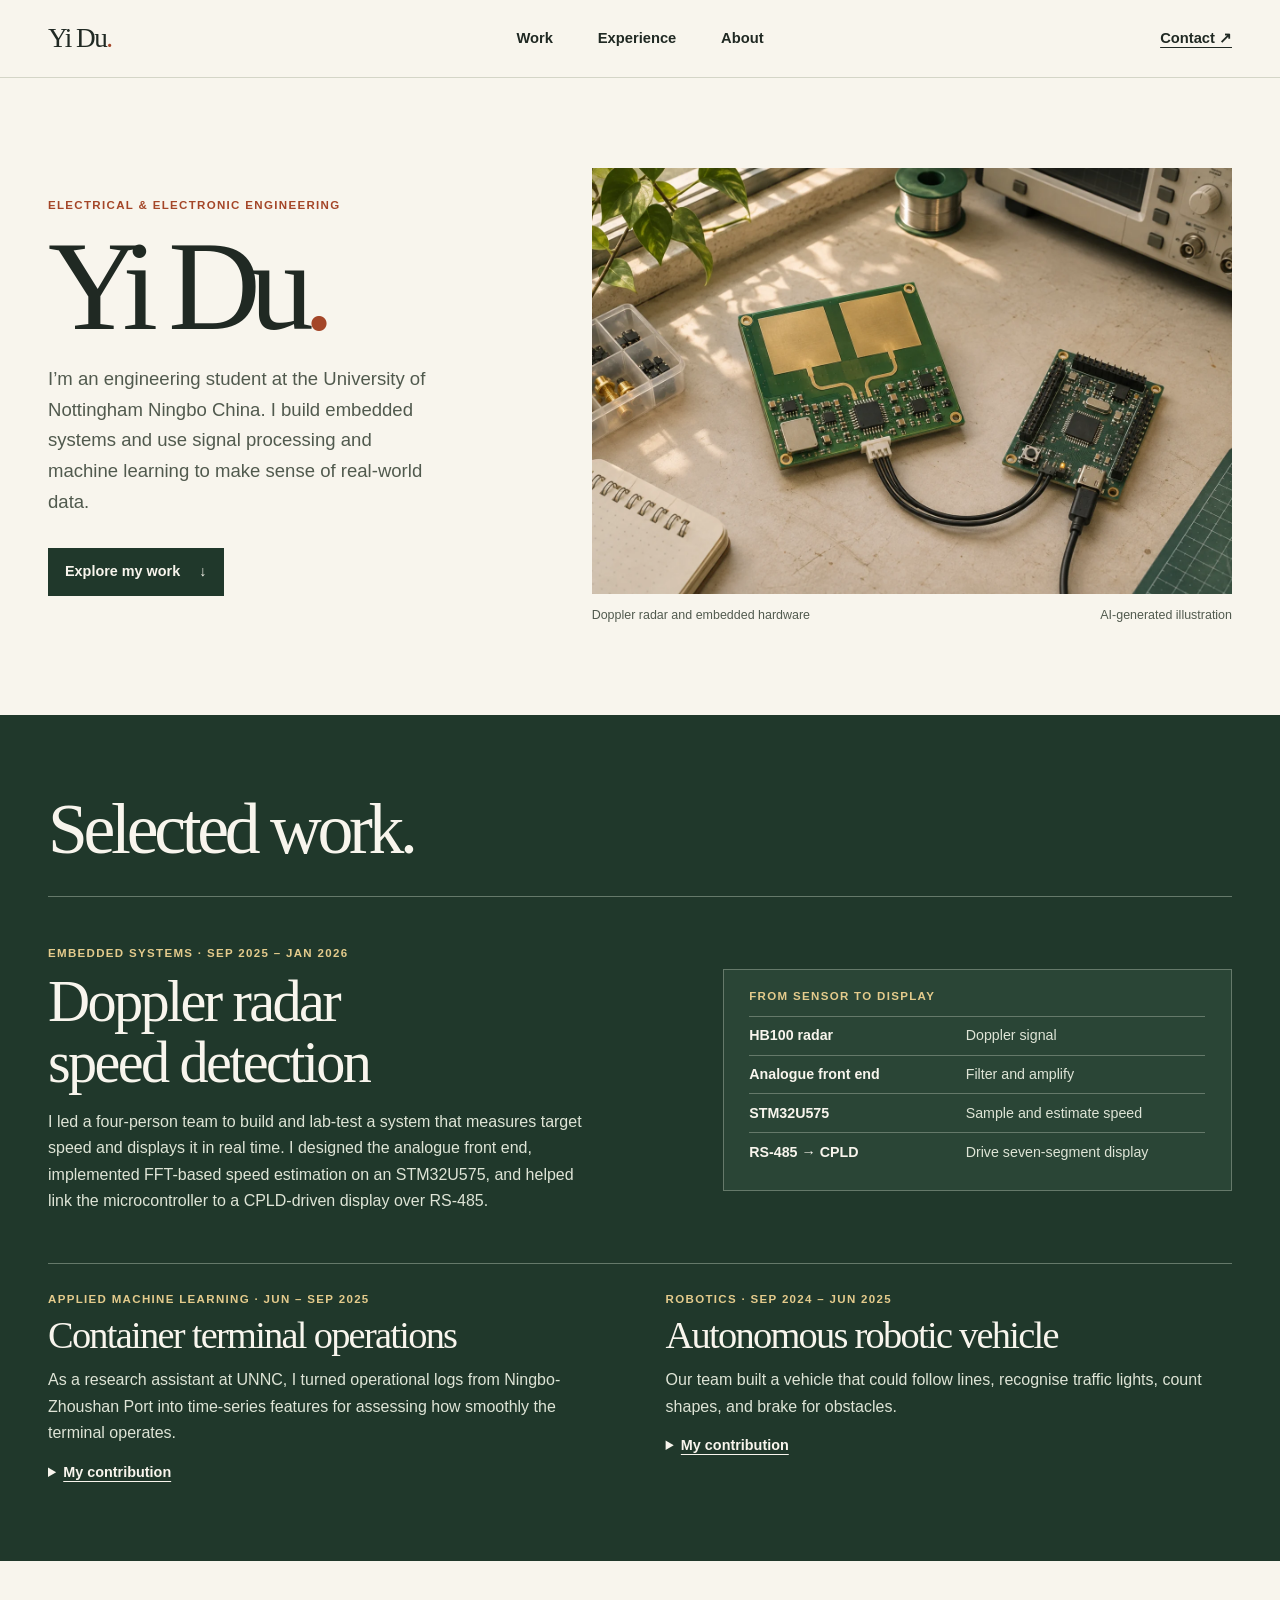
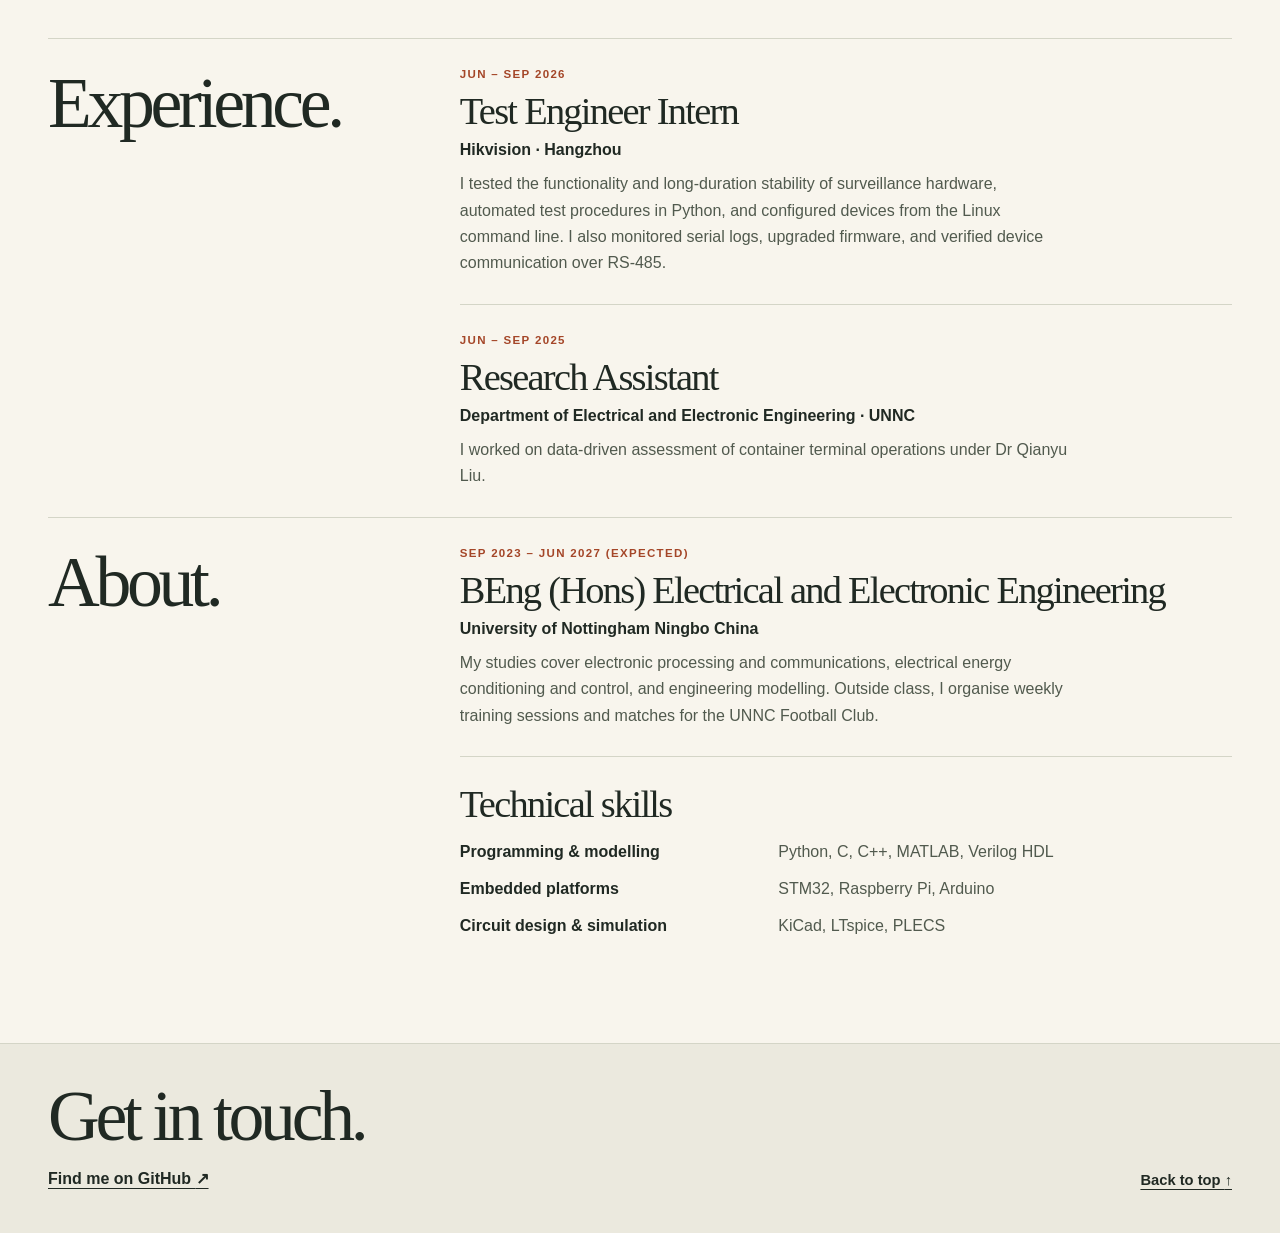
==== ai-designed-page.html @ 0a10b086 "Add explicit Version 1 portfolio URL" ====
<!doctype html>
<html lang="en">
<head>
  <meta charset="utf-8">
  <meta name="viewport" content="width=device-width, initial-scale=1">
  <meta name="description" content="Yi Du, an electrical and electronic engineering student at UNNC. Selected work in embedded systems, signal processing, and applied machine learning.">
  <meta name="theme-color" content="#f8f5ed">
  <title>Yi Du | Engineering Portfolio</title>
  <link rel="stylesheet" href="styles.css">
</head>
<body id="top">
  <a class="skip-link" href="#main">Skip to content</a>
  <header class="site-header">
    <div class="wrap masthead">
      <a class="wordmark" href="#top">Yi Du<span aria-hidden="true">.</span></a>
      <nav aria-label="Main navigation">
        <a href="#work">Work</a>
        <a href="#experience">Experience</a>
        <a href="#about">About</a>
      </nav>
      <a class="contact-link" href="#contact">Contact <span aria-hidden="true">↗</span></a>
    </div>
  </header>

  <main id="main">
    <section class="hero wrap" aria-labelledby="name">
      <div class="hero-copy">
        <p class="eyebrow">Electrical &amp; Electronic Engineering</p>
        <h1 id="name">Yi Du<span>.</span></h1>
        <p class="intro">I’m an engineering student at the University of Nottingham Ningbo China. I build embedded systems and use signal processing and machine learning to make sense of real-world data.</p>
        <a class="button" href="#work">Explore my work <span aria-hidden="true">↓</span></a>
      </div>
      <figure class="hero-figure">
        <img src="assets/radar-concept.webp" width="1440" height="960" alt="A radar module and a development board connected by wires on a sunlit workbench" fetchpriority="high">
        <figcaption><span>Doppler radar and embedded hardware</span><span>AI-generated illustration</span></figcaption>
      </figure>
    </section>

    <section class="work-band" id="work" aria-labelledby="work-title">
      <div class="wrap work-content">
        <h2 id="work-title">Selected work.</h2>
        <article class="featured">
          <div class="feature-copy">
            <p class="eyebrow">Embedded systems · Sep 2025 – Jan 2026</p>
            <h3>Doppler radar<br class="desktop-only"> speed detection</h3>
            <p>I led a four-person team to build and lab-test a system that measures target speed and displays it in real time. I designed the analogue front end, implemented FFT-based speed estimation on an STM32U575, and helped link the microcontroller to a CPLD-driven display over RS-485.</p>
          </div>
          <div class="signal-path">
            <p class="eyebrow" id="signal-title">From sensor to display</p>
            <ol aria-labelledby="signal-title">
              <li><span>HB100 radar</span><span>Doppler signal</span></li>
              <li><span>Analogue front end</span><span>Filter and amplify</span></li>
              <li><span>STM32U575</span><span>Sample and estimate speed</span></li>
              <li><span>RS-485 → CPLD</span><span>Drive seven-segment display</span></li>
            </ol>
          </div>
        </article>
        <div class="work-grid">
          <article class="project">
            <p class="eyebrow">Applied machine learning · Jun – Sep 2025</p>
            <h3>Container terminal operations</h3>
            <p>As a research assistant at UNNC, I turned operational logs from Ningbo-Zhoushan Port into time-series features for assessing how smoothly the terminal operates.</p>
            <details>
              <summary>My contribution</summary>
              <p>I built the Python data pipeline, developed metrics for bottlenecks such as waiting time and congestion, and built a replay tool for exploring historical operations and alternative configurations. I also helped train and tune a hybrid CNN–LSTM model.</p>
            </details>
          </article>
          <article class="project">
            <p class="eyebrow">Robotics · Sep 2024 – Jun 2025</p>
            <h3>Autonomous robotic vehicle</h3>
            <p>Our team built a vehicle that could follow lines, recognise traffic lights, count shapes, and brake for obstacles.</p>
            <details>
              <summary>My contribution</summary>
              <p>I implemented I²C and UART interfaces and an SPI link to an nRF24L01+ radio. I helped tune the PID controller and develop the OpenCV pipeline on Raspberry Pi, including HSV thresholding, perspective transformation, and template matching.</p>
            </details>
          </article>
        </div>
      </div>
    </section>

    <div class="wrap profile">
      <section class="profile-row" id="experience" aria-labelledby="experience-title">
        <h2 id="experience-title">Experience.</h2>
        <div>
          <article class="entry">
            <p class="eyebrow">Jun – Sep 2026</p>
            <h3>Test Engineer Intern</h3>
            <p class="organisation">Hikvision · Hangzhou</p>
            <p>I tested the functionality and long-duration stability of surveillance hardware, automated test procedures in Python, and configured devices from the Linux command line. I also monitored serial logs, upgraded firmware, and verified device communication over RS-485.</p>
          </article>
          <article class="entry">
            <p class="eyebrow">Jun – Sep 2025</p>
            <h3>Research Assistant</h3>
            <p class="organisation">Department of Electrical and Electronic Engineering · UNNC</p>
            <p>I worked on data-driven assessment of container terminal operations under Dr Qianyu Liu.</p>
          </article>
        </div>
      </section>
      <section class="profile-row" id="about" aria-labelledby="about-title">
        <h2 id="about-title">About.</h2>
        <div>
          <article class="entry">
            <p class="eyebrow">Sep 2023 – Jun 2027 (expected)</p>
            <h3>BEng (Hons) Electrical and Electronic Engineering</h3>
            <p class="organisation">University of Nottingham Ningbo China</p>
            <p>My studies cover electronic processing and communications, electrical energy conditioning and control, and engineering modelling. Outside class, I organise weekly training sessions and matches for the UNNC Football Club.</p>
          </article>
          <article class="entry">
            <h3>Technical skills</h3>
            <dl class="skills">
              <div><dt>Programming &amp; modelling</dt><dd>Python, C, C++, MATLAB, Verilog HDL</dd></div>
              <div><dt>Embedded platforms</dt><dd>STM32, Raspberry Pi, Arduino</dd></div>
              <div><dt>Circuit design &amp; simulation</dt><dd>KiCad, LTspice, PLECS</dd></div>
            </dl>
          </article>
        </div>
      </section>
    </div>
  </main>

  <footer id="contact">
    <div class="wrap footer-content">
      <div>
        <h2>Get in touch.</h2>
        <a class="profile-link" href="https://github.com/dy2762811353-sudo">Find me on GitHub <span aria-hidden="true">↗</span></a>
      </div>
      <a class="back" href="#top">Back to top <span aria-hidden="true">↑</span></a>
    </div>
  </footer>
</body>
</html>
---- styles.css ----
:root {
  color-scheme: light;
  --paper: #f8f5ed;
  --ink: #202923;
  --muted: #515a4e;
  --forest: #20382b;
  --wood: #a44628;
  --line: #d4d5c7;
  --light-ink: #f8f5ed;
  --light-muted: #dee4d6;
  --light-line: #65796a;
  --serif: "Instrument Serif", Georgia, serif;
  --sans: "Instrument Sans", "Segoe UI", sans-serif;
}

*, *::before, *::after { box-sizing: border-box; }
html { scroll-behavior: smooth; }
body {
  margin: 0;
  background: var(--paper);
  color: var(--ink);
  font: 1rem/1.65 var(--sans);
}
img { display: block; max-width: 100%; }
a { color: inherit; text-underline-offset: .27em; }
a:focus-visible, summary:focus-visible { outline: 2px solid currentColor; outline-offset: 5px; }
figure, p, dl, dd { margin: 0; }
h1, h2, h3 { margin: 0; font-family: var(--serif); font-weight: 400; line-height: 1.05; }
h2 { font-size: clamp(2.8rem, 5.6vw, 5.15rem); letter-spacing: -.06em; }
h3 { font-size: clamp(1.75rem, 3vw, 2.65rem); letter-spacing: -.045em; }

.wrap { width: min(100% - 96px, 1232px); margin-inline: auto; }
.skip-link {
  position: fixed;
  z-index: 2;
  top: 12px;
  left: 12px;
  padding: .6rem 1rem;
  transform: translateY(-200%);
  background: var(--forest);
  color: var(--light-ink);
}
.skip-link:focus { transform: translateY(0); }
.site-header { border-bottom: 1px solid var(--line); }
.masthead {
  min-height: 77px;
  display: grid;
  grid-template-columns: 1fr auto 1fr;
  align-items: center;
  gap: 1.25rem;
}
.wordmark {
  justify-self: start;
  font: 1.7rem/1 var(--serif);
  letter-spacing: -.055em;
  text-decoration: none;
}
.wordmark span, h1 span { color: var(--wood); }
nav { display: flex; align-items: center; gap: clamp(1rem, 3.5vw, 3rem); }
nav a, .contact-link, .back { font-size: .92rem; font-weight: 600; }
nav a { text-decoration: none; }
nav a:hover, .wordmark:hover { text-decoration: underline; }
.contact-link { justify-self: end; white-space: nowrap; }

.hero {
  display: grid;
  grid-template-columns: minmax(0, .85fr) minmax(0, 1.15fr);
  align-items: center;
  gap: clamp(2rem, 5.5vw, 5.5rem);
  padding-block: clamp(3.25rem, 7vw, 6.25rem);
}
.eyebrow {
  font-size: .72rem;
  font-weight: 700;
  line-height: 1.55;
  letter-spacing: .115em;
  text-transform: uppercase;
}
.hero .eyebrow { color: var(--wood); }
h1 { font-size: clamp(5.25rem, 10vw, 9.6rem); letter-spacing: -.085em; line-height: .97; margin-block: .55rem 1rem; }
.intro { color: var(--muted); max-width: 38ch; font-size: clamp(1.04rem, 1.45vw, 1.2rem); }
.button {
  display: inline-flex;
  align-items: center;
  gap: 1.2rem;
  margin-top: 1.9rem;
  padding: .7rem 1rem;
  border: 1px solid var(--forest);
  background: var(--forest);
  color: var(--light-ink);
  font-size: .9rem;
  font-weight: 600;
  text-decoration: none;
}
.button:hover { background: transparent; color: var(--forest); }
.hero-figure img {
  width: 100%;
  height: auto;
  aspect-ratio: 3 / 2;
  object-fit: cover;
  background: #ded5bd;
}
figcaption {
  display: flex;
  justify-content: space-between;
  flex-wrap: wrap;
  gap: .2rem 1rem;
  margin-top: .65rem;
  color: var(--muted);
  font-size: .78rem;
}

.work-band { background: var(--forest); color: var(--light-ink); }
.work-content { padding-block: clamp(3.1rem, 6vw, 5.5rem); }
.work-content > h2 { margin-bottom: 1.8rem; }
.featured {
  display: grid;
  grid-template-columns: minmax(0, 1.08fr) minmax(0, .92fr);
  gap: clamp(2rem, 6vw, 6rem);
  border-block: 1px solid var(--light-line);
  padding-block: clamp(1.6rem, 4vw, 3rem);
}
.work-band .eyebrow { color: #e4cb8c; }
.feature-copy h3 { font-size: clamp(2.5rem, 4.55vw, 4.7rem); margin: .5rem 0 1rem; }
.work-band article p:not(.eyebrow) { color: var(--light-muted); max-width: 61ch; }
.signal-path {
  align-self: center;
  padding: 1.15rem clamp(.8rem, 2vw, 1.6rem);
  background: #2a4536;
  border: 1px solid var(--light-line);
}
.signal-path ol { list-style: none; padding: 0; margin: .6rem 0 0; }
.signal-path li {
  display: grid;
  grid-template-columns: 1fr 1.15fr;
  align-items: baseline;
  gap: .5rem;
  padding-block: .45rem;
  border-top: 1px solid var(--light-line);
  font-size: .89rem;
}
.signal-path li span:first-child { font-weight: 600; }
.signal-path li span:last-child { color: var(--light-muted); }
.work-grid { display: grid; grid-template-columns: repeat(2, minmax(0, 1fr)); gap: clamp(1.5rem, 4vw, 4rem); }
.project { padding-top: 1.7rem; }
.project h3 { margin: .42rem 0 .72rem; }
details { margin-top: .9rem; }
summary { width: fit-content; cursor: pointer; font-weight: 600; font-size: .9rem; text-decoration: underline; text-underline-offset: .27em; }
details p { padding-top: .65rem; }

.profile { padding-block: clamp(3.1rem, 6vw, 5.5rem); }
.profile-row {
  display: grid;
  grid-template-columns: minmax(0, .65fr) minmax(0, 1.35fr);
  gap: 2.5rem;
  border-top: 1px solid var(--line);
  padding-block: 1.7rem;
}
.entry + .entry { margin-top: 1.7rem; padding-top: 1.7rem; border-top: 1px solid var(--line); }
.entry .eyebrow { margin-bottom: .45rem; color: var(--wood); }
.entry .organisation { margin-block: .32rem .5rem; font-weight: 600; color: var(--ink); }
.entry p { max-width: 69ch; color: var(--muted); }
.skills { display: grid; gap: .65rem; margin-top: .9rem; }
.skills div { display: grid; grid-template-columns: minmax(10rem, .8fr) 1.2fr; gap: .3rem 1rem; }
.skills dt { font-weight: 600; }
.skills dd { color: var(--muted); }

footer { border-top: 1px solid var(--line); background: #ebe9de; }
.footer-content { display: flex; align-items: end; justify-content: space-between; flex-wrap: wrap; gap: 1.5rem; padding-block: 2.2rem 2.55rem; }
.footer-content h2 { margin-bottom: .7rem; }
.profile-link { font-weight: 600; }

@media (max-width: 900px) {
  .wrap { width: min(100% - 56px, 1232px); }
  .hero { gap: 1.7rem; }
  .desktop-only { display: none; }
}
@media (max-width: 680px) {
  .wrap { width: calc(100% - 36px); }
  .masthead { min-height: 65px; gap: .65rem; }
  .wordmark { font-size: 1.4rem; white-space: nowrap; }
  nav { gap: clamp(.52rem, 2.5vw, 1rem); }
  nav a, .contact-link { font-size: .8rem; }
  .hero, .featured, .work-grid, .profile-row { grid-template-columns: minmax(0, 1fr); }
  .hero { gap: 1.8rem; }
  .work-grid { gap: .35rem; }
  .profile-row { gap: 1.15rem; }
}
@media (max-width: 380px) {
  .masthead { grid-template-columns: auto 1fr; padding-block: .75rem; }
  .masthead nav { grid-row: 2; grid-column: 1 / -1; justify-content: space-between; }
  .skills div { grid-template-columns: 1fr; }
}
@media (prefers-reduced-motion: reduce) {
  html { scroll-behavior: auto; }
}
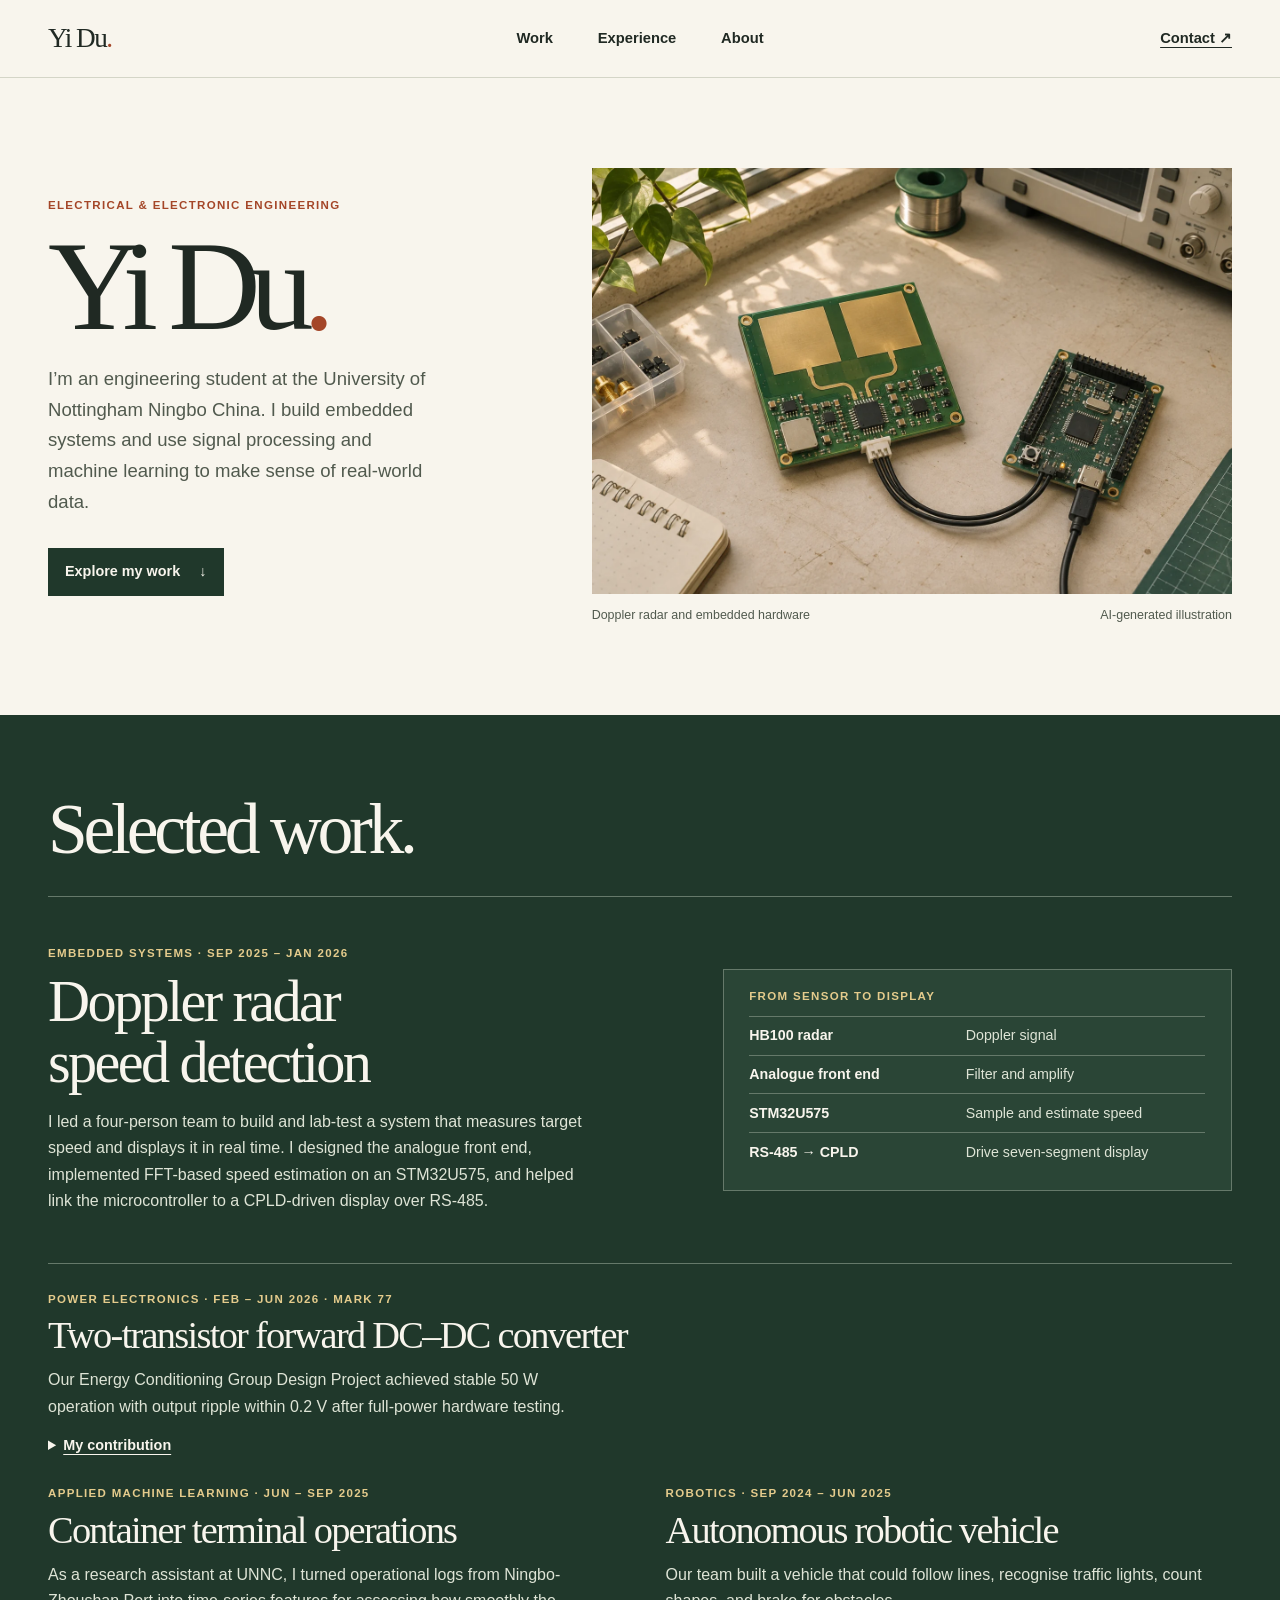
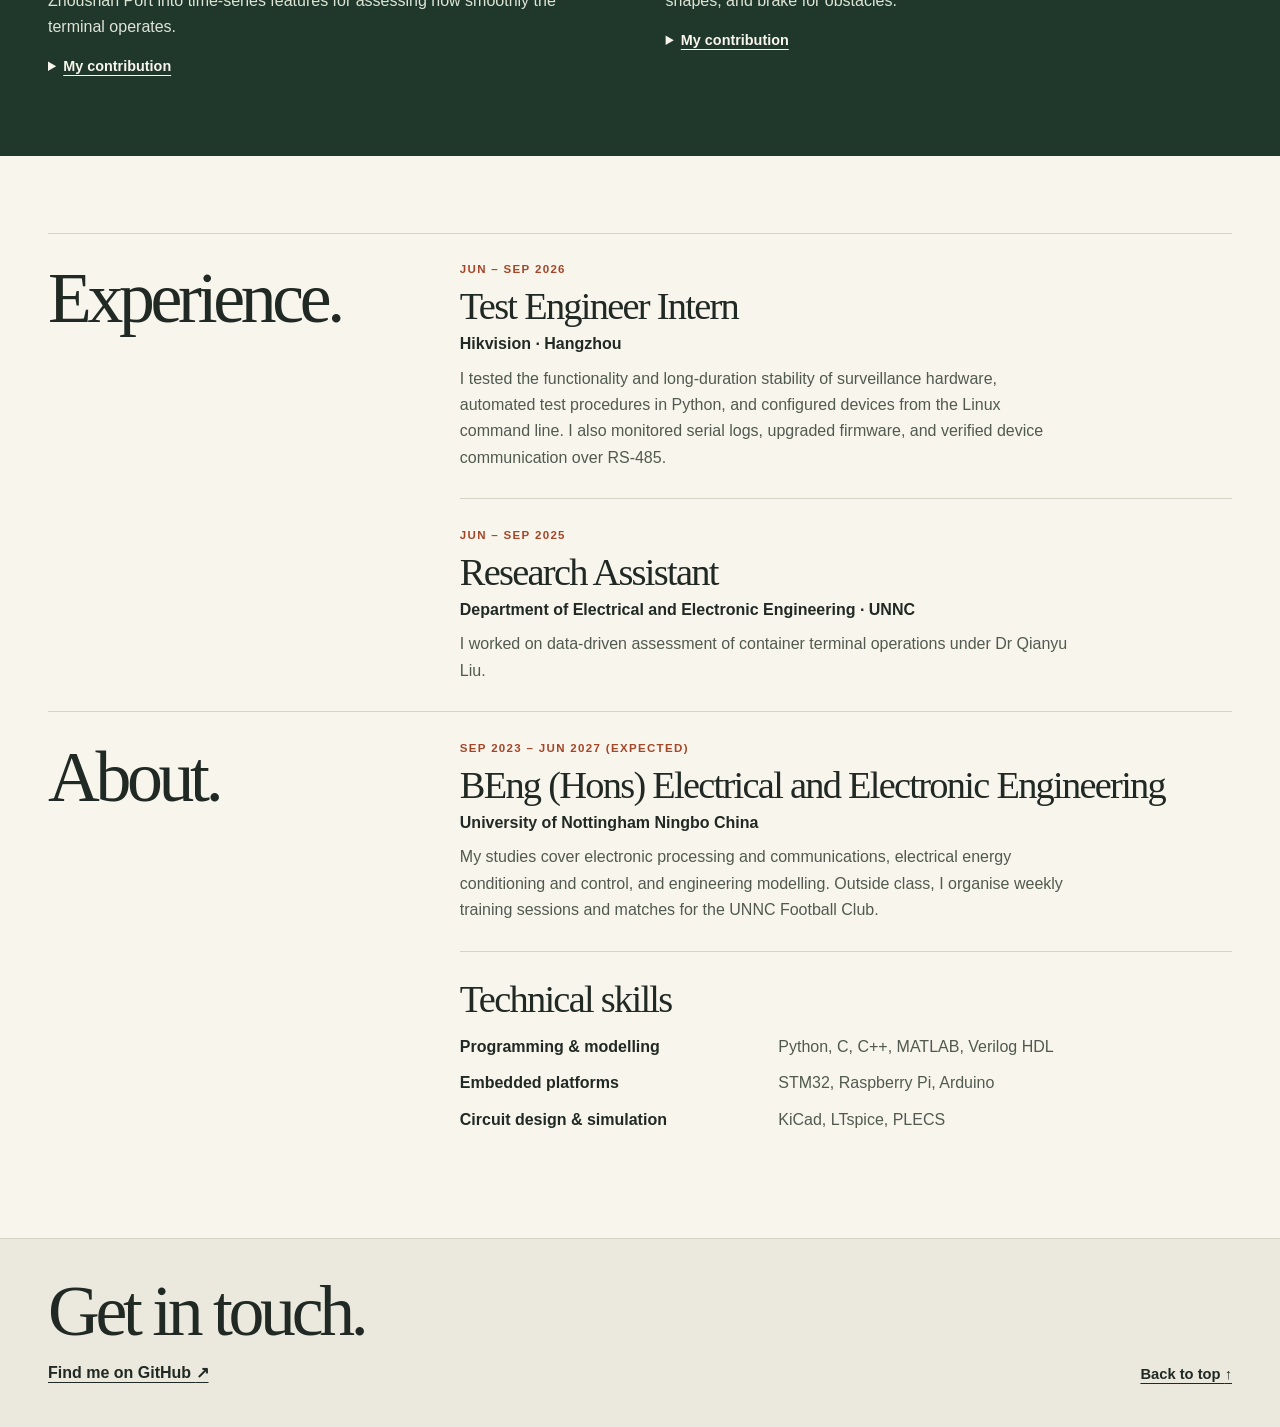
==== commit 80ad0427: "Add DC–DC converter project to both portfolio versions" ====
--- a/ai-designed-page.html
+++ b/ai-designed-page.html
@@ -54,6 +54,16 @@
               <li><span>RS-485 → CPLD</span><span>Drive seven-segment display</span></li>
             </ol>
           </div>
+        </article>
+        <article class="project">
+          <p class="eyebrow">Power electronics · Feb – Jun 2026 · Mark 77</p>
+          <h3>Two-transistor forward DC–DC converter</h3>
+          <p>Our Energy Conditioning Group Design Project achieved stable 50 W operation with output ripple within 0.2 V after full-power hardware testing.</p>
+          <details>
+            <summary>My contribution</summary>
+            <p>I wound the main transformer and output inductor from magnetic-circuit calculations, characterised the magnetic components, analysed MOSFET losses and thermal performance, and implemented the UC3524 PWM and gate-drive circuits.</p>
+            <p>I derived the transfer function from a small-signal PWM-switch model, designed a Type III compensator in MATLAB using the k-factor method, and verified the open- and closed-loop response in PLECS. During hardware testing, I helped diagnose excessive output ripple and leakage-inductance effects and refine the converter.</p>
+          </details>
         </article>
         <div class="work-grid">
           <article class="project">
@@ -122,7 +132,7 @@
     <div class="wrap footer-content">
       <div>
         <h2>Get in touch.</h2>
-        <a class="profile-link" href="https://github.com/dy2762811353-sudo">Find me on GitHub <span aria-hidden="true">↗</span></a>
+        <a class="profile-link" href="https://github.com/YiDU-unnc">Find me on GitHub <span aria-hidden="true">↗</span></a>
       </div>
       <a class="back" href="#top">Back to top <span aria-hidden="true">↑</span></a>
     </div>
